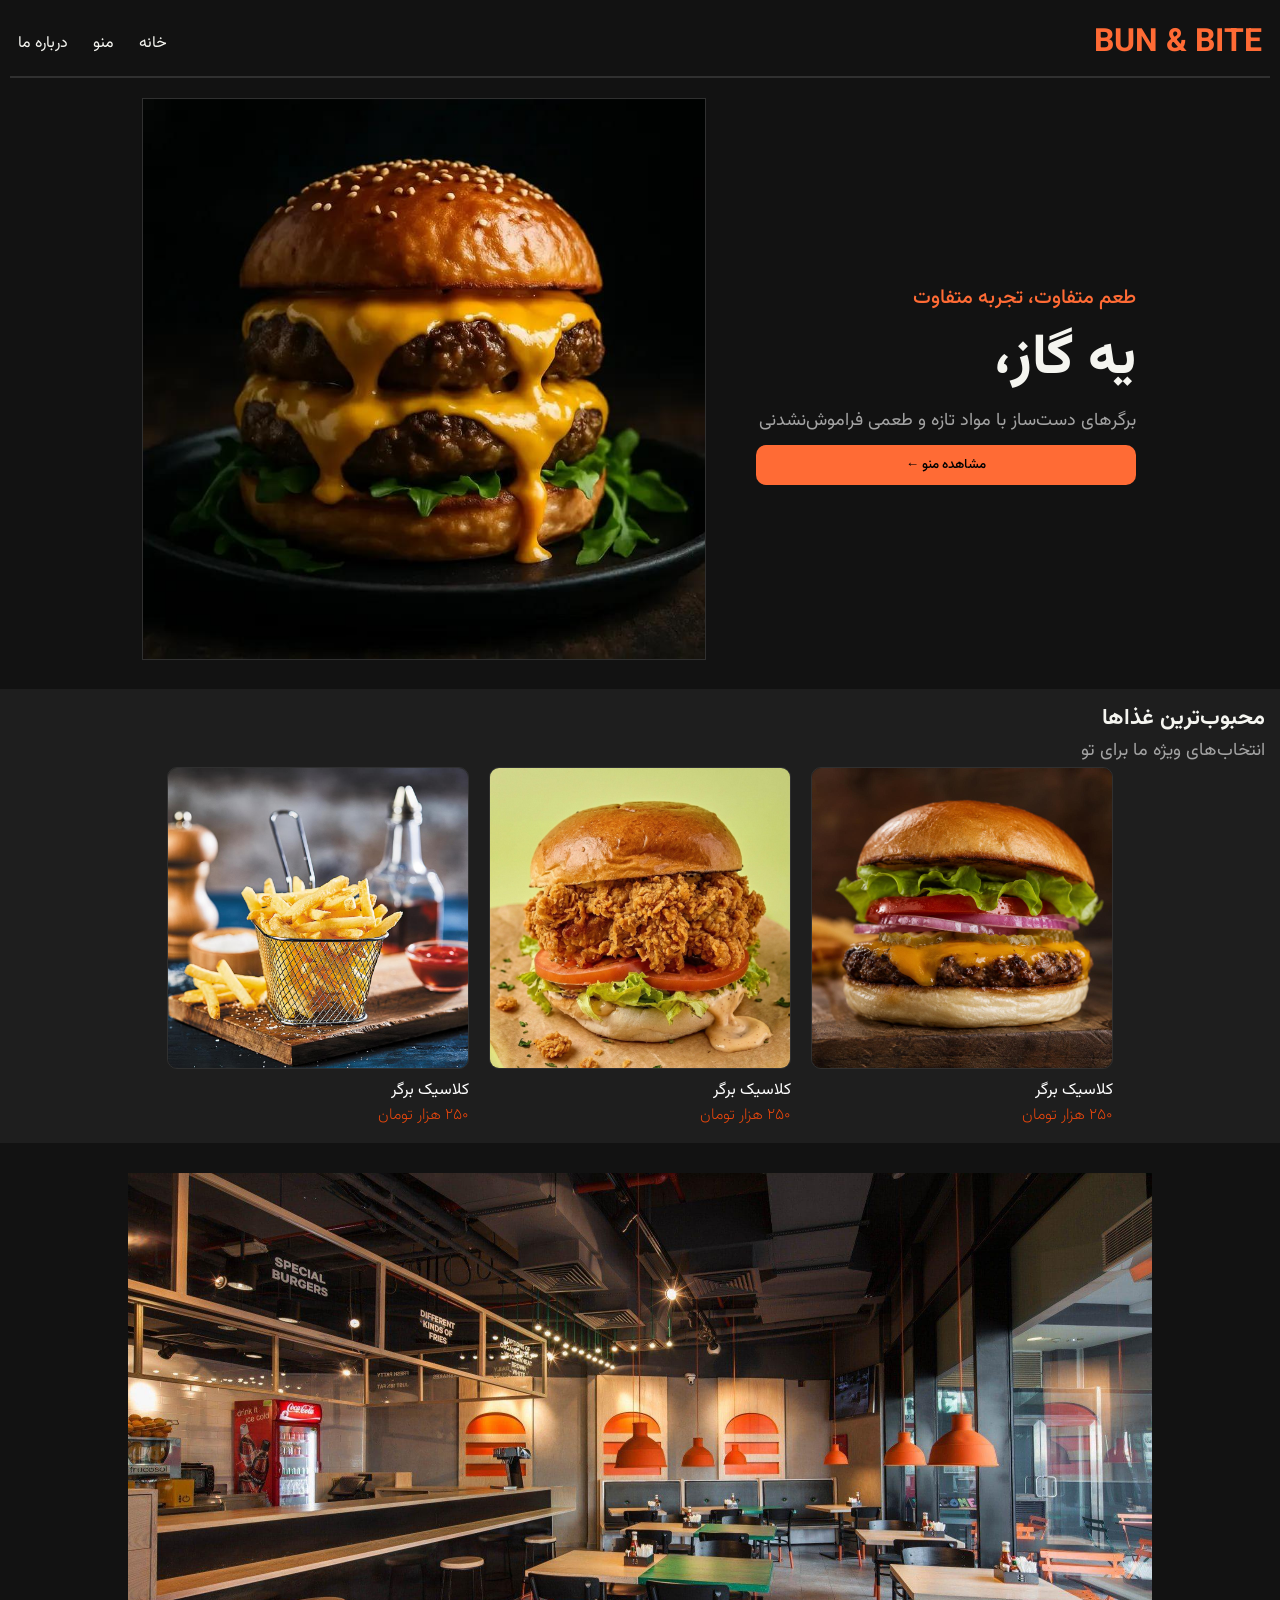
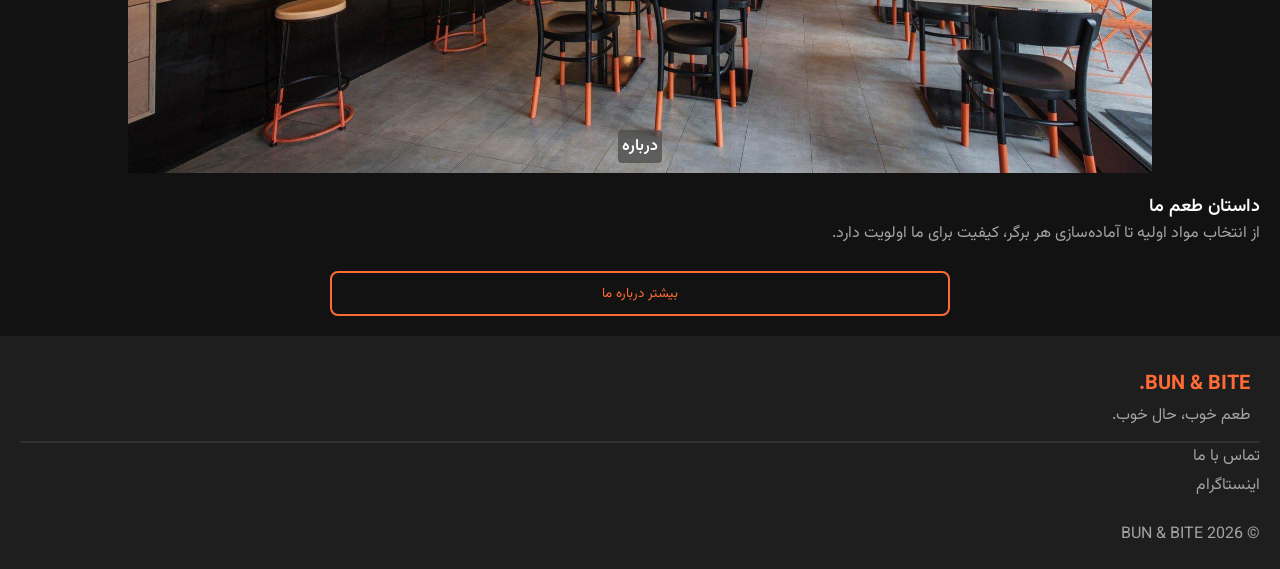
==== index.html @ dcf83407 "Add files via upload" ====
<!DOCTYPE html>
<html lang="fa" dir="rtl">

<head>
    <meta charset="UTF-8">
    <meta name="viewport" content="width=device-width, initial-scale=1.0">
    <title>Document</title>
    <link rel="stylesheet" href="css/style.css">
    <link rel="preconnect" href="https://fonts.googleapis.com">
    <link rel="preconnect" href="https://fonts.gstatic.com" crossorigin>
    <link
        href="https://fonts.googleapis.com/css2?family=JetBrains+Mono:ital,wght@0,100..800;1,100..800&family=Parastoo:wght@400..700&family=Vazirmatn:wght@100..900&display=swap"
        rel="stylesheet">
</head>

<body>
    <header>
        <h1>BUN & BITE</h1>

        <nav class="nav-header">
            <a href="/navigation-header/index.html">خانه</a>
            <a href="/navigation-header/menu.html">منو</a>
            <a href="/navigation-header/about.html">درباره ما</a>
        </nav>
    </header>
    <main>
        <section class="hero">
            <div class="image-hero">
                <img src="assests/food-hero.jpg" alt="about-hero">
            </div>

            <div class="text-hero">
                <h2>
                    <span class="first-span">طعم متفاوت، تجربه متفاوت<br></span>
                    <span class="second-span"> یه گاز،<br></span>
                    <span class="triple-span"> برگرهای دست‌ساز با مواد تازه و طعمی فراموش‌نشدنی<br></span>
                </h2>
                <button class="menu-button">مشاهده منو ←</button>
            </div>
        </section>
        <section class="popular">
            <h3>محبوب‌ترین غذاها</h3>
            <p class="title-popular">انتخاب‌های ویژه ما برای تو</p>

            <div class="image-popular">
                <div class="image1">
                    <img src="assests/classic-burger.jpg" alt="classic burger" class="image-food">
                    <p>کلاسیک برگر<br>
                        <span class="toman">۲۵۰ هزار تومان </span>
                    </p>
                </div>
                <div class="image2">
                    <img src="assests/chicken-burger.jpg" alt="chicken burger" class="image-food">
                    <p>کلاسیک برگر<br>
                        <span class="toman">۲۵۰ هزار تومان </span>
                    </p>
                </div>
                <div class="image3">
                    <img src="assests/fries.jpg" alt="fries" class="image-food">
                    <p>کلاسیک برگر<br>
                        <span class="toman">۲۵۰ هزار تومان </span>
                    </p>
                </div>
            </div>
        </section>

        <section class="about-restourant">
            <div class="about-image">
                <img src="assests/about.jpg" alt="about restourant" class="image-about">
                <span class="about-button">درباره</span>
            </div>
            <div class="about-text">
                <p class="text1-about">داستان طعم ما</p>
                <p class="text2-about">از انتخاب مواد اولیه تا آماده‌سازی هر برگر، کیفیت برای ما اولویت دارد.</p>
                <div class="button-about3">
                    <button class="about-button2">بیشتر درباره ما</button>
                </div>
            </div>
        </section>
    </main>
    <footer>
        <section class="text4">
            <p id="bun-bite2">BUN & BITE.</p>
            <p id="hes-khob">طعم خوب، حال خوب.</p>
        </section>
        <section class="end">
            <nav class="nav-footer">
                <a href="navigation-header/call.html">تماس با ما</a>
                <a href="navigation-header/instagram.html">اینستاگرام</a>
            </nav>

            <p id="copyright">© 2026 BUN & BITE</p>
        </section>
    </footer>

</body>

</html>
---- css/style.css ----
:root {
    /* Colors */
    --bg-main: #121212;
    --bg-card: #1E1E1E;
    --accent: #FF6B35;
    --text-main: #F5F5F0;
    --text-muted: #A3A3A3;
    --border-color: #303030;
    --secondary-font-color:#A3A3A3;

    /* Typography */
    --font-main: "Vazirmatn", sans-serif;
    --text-small: 14px;
    --text-normal: 16px;
    --heading-section: 32px;
    --heading-hero: 56px;

    /* Layout */
    --button-radius: 10px;
}

* {
    margin: 0;
}

body {
    background-color: var(--bg-main);
    font-family: var(--font-main);
    color: white;
}

img {
    width: 400px;
    height: auto;
}

button {
    font-family: var(--font-main);
}

header {
    display: flex;
    justify-content: space-between;
    align-items: center;
    margin: 10px;
    border-bottom: 2px solid var(--border-color);
    padding: 8px;
}

header h1 {
    color: var(--accent);
}

.nav-header {
    display: flex;
    gap: 25px;
}

.nav-header a {
    text-decoration: none;
    color: var(--text-main);

}

.nav-header a:hover {
    text-decoration: underline;
}

.hero {
    display: flex;
    flex-direction: row-reverse;
    align-items: center;
    justify-content: center;
    margin: 20px;
    gap: 50px;
}

.image-hero img {
    width: 100%;
    height: 560px;
    border-radius: var(--card-radius);
    border: 1px solid var(--border-color);
}

.first-span {
    font-size: 20px;
    font-weight: 500;
    color: var(--accent);
}

.second-span {
    font-size: 56px;
    font-weight: 800;
    line-height: 1.3;
    color: #F5F5F0;
}

.triple-span {
    font-size: 18px;
    font-weight: 400;
    color: var(--secondary-font-color);
}

.text-hero h2 {
    display: flex;
    flex-direction: column;
    margin-left: auto;
    gap: 10px;
}

.menu-button {
    width: 380px;
    height: 40px;
    margin-top: 10px;
    background-color: var(--accent);
    border: none;
    outline: none;
    border-radius: var(--button-radius);
    font-weight: 500;
    cursor: pointer;

}

.menu-button:hover {
    border: 1px solid #b4390d;
}

.image-popular {
    display: flex;
    gap: 20px;
    justify-content: center;
}

.image-food {
    width: 300px;
    height: auto;
    border-radius: var(--button-radius);
    border: 1px solid var(--border-color);
}

.popular {
    background-color: var(--bg-card);
    padding: 15px;
}

.title-popular {
    font-size: 18px;
    font-weight: 400;
    color: var(--secondary-font-color);
    line-height: 1.8;
}

.popular h3 {
    font-size: 22px;
    font-weight: 700;
    color: #F5F5F0;
    line-height: 1.4;
}

.toman {
    color: #ec470c;
    font-weight: 200;
}

.about-restourant {
    background-color: var(--bg-main);
    margin-top: 30px;


}

.image-about {
    width: 80%;
    height: 600px;
}

.about-image {
    display: flex;
    justify-content: center;
    position: relative;
}


.about-button {
    position: absolute;
    bottom: 0;
    background-color: #4e4e4ec6;
    padding: 4px;
    border-radius: 4px;
    margin-bottom: 10px;
    font-weight: 600;
}

.text1-about {
    font-weight: 600;
    font-size: 18px;
}

.text2-about {
    color: var(--secondary-font-color);
}

.about-text {
    margin: 20px;
}

.button-about3 {
    display: flex;
    justify-content: center;
}

.about-button2 {
    width: 50%;
    margin-top: 25px;
    border: 2px solid var(--accent);
    outline: none;
    padding: 10px;
    border-radius: 8px;
    background-color:var(--bg-main);
    color: var(--accent);
    cursor: pointer;
}

.about-button2:hover {
    border: solid 2px #b43900;
    
}

footer {
    background-color: var(--bg-card);
    padding: 20px;
    line-height: 1.8;
}

#bun-bite2 {
    font-size: 20px;
    color: var(--accent);
    font-weight: 700;
}

#hes-khob {
    color: var(--secondary-font-color);
}

.text4 {
    border-bottom:  2px solid var(--border-color);
    padding: 10px;
}

.nav-footer {
    display: flex;
    flex-direction: column;
    
}

.nav-footer a {
    text-decoration: none;
    color: var(--secondary-font-color);
}

.nav-footer a:hover {
    text-decoration: underline;
}

#copyright {
    color: var(--secondary-font-color);
    margin-top: 20px;
}
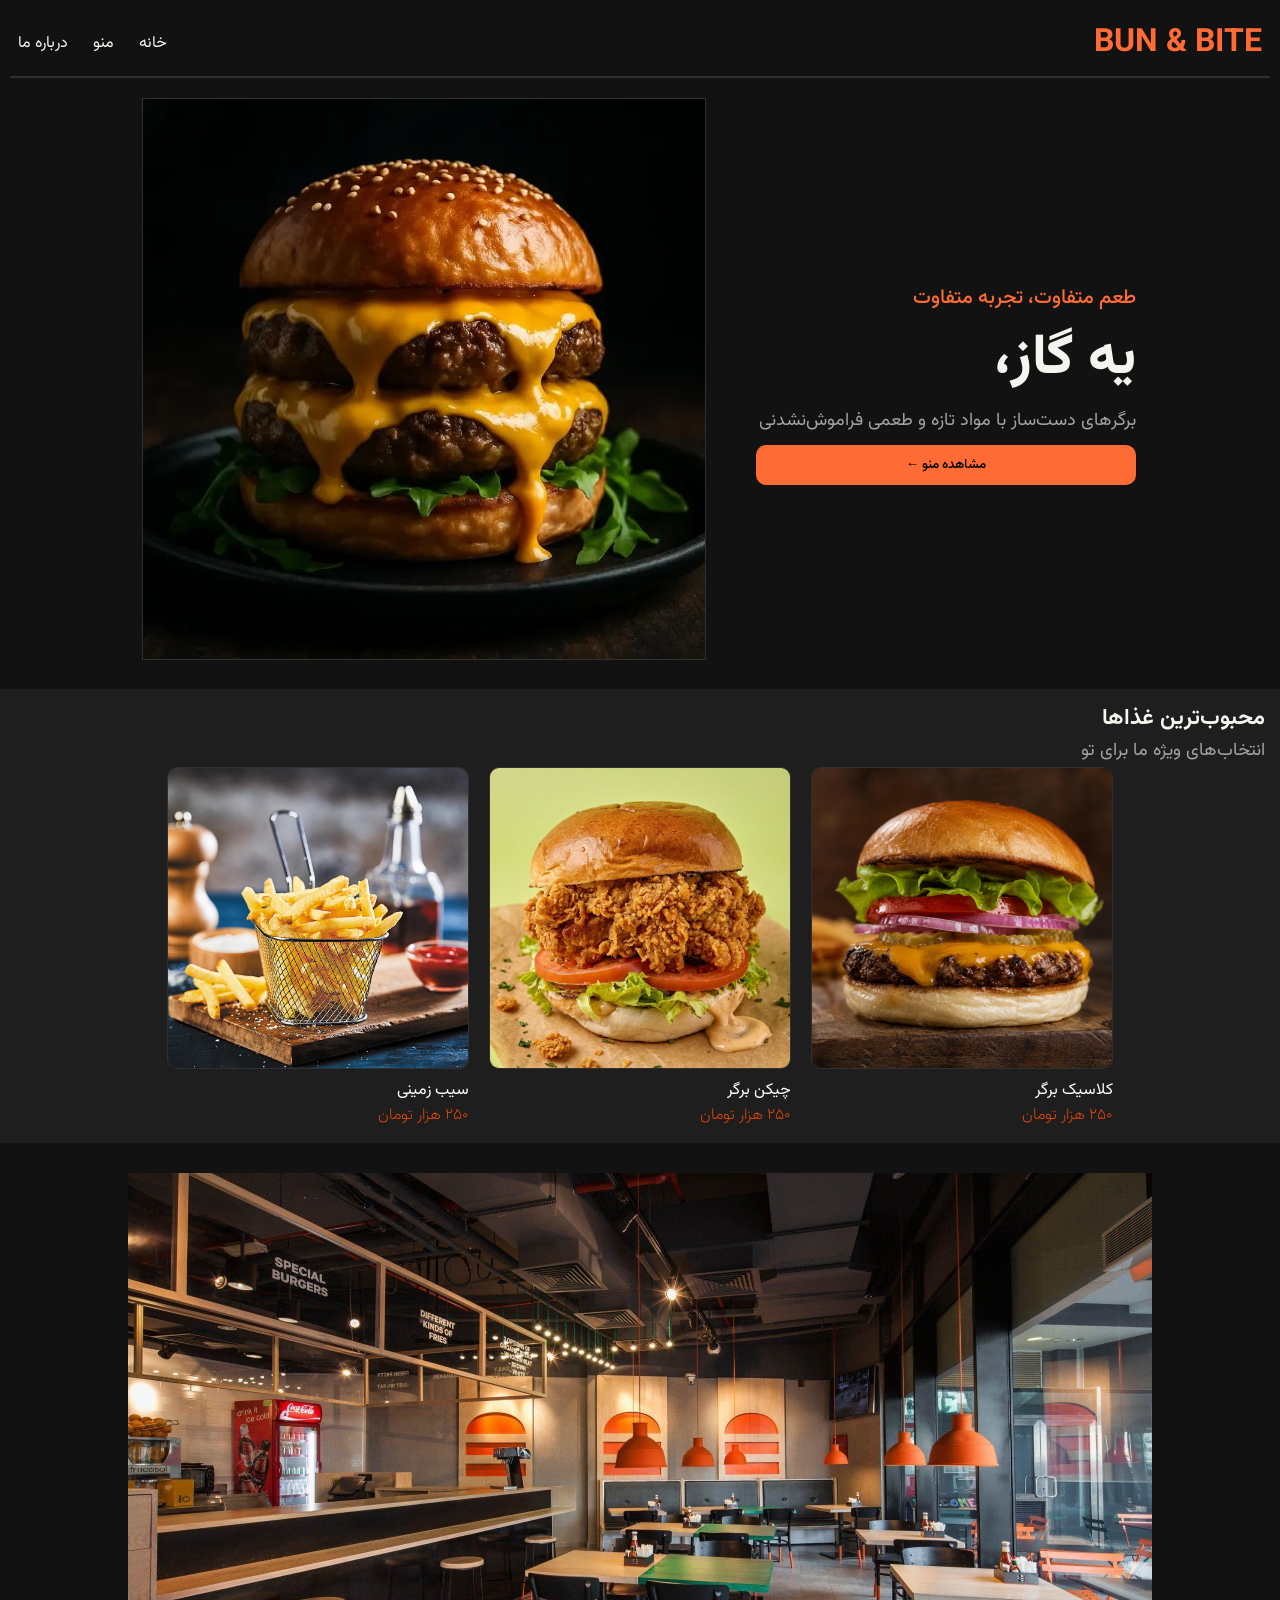
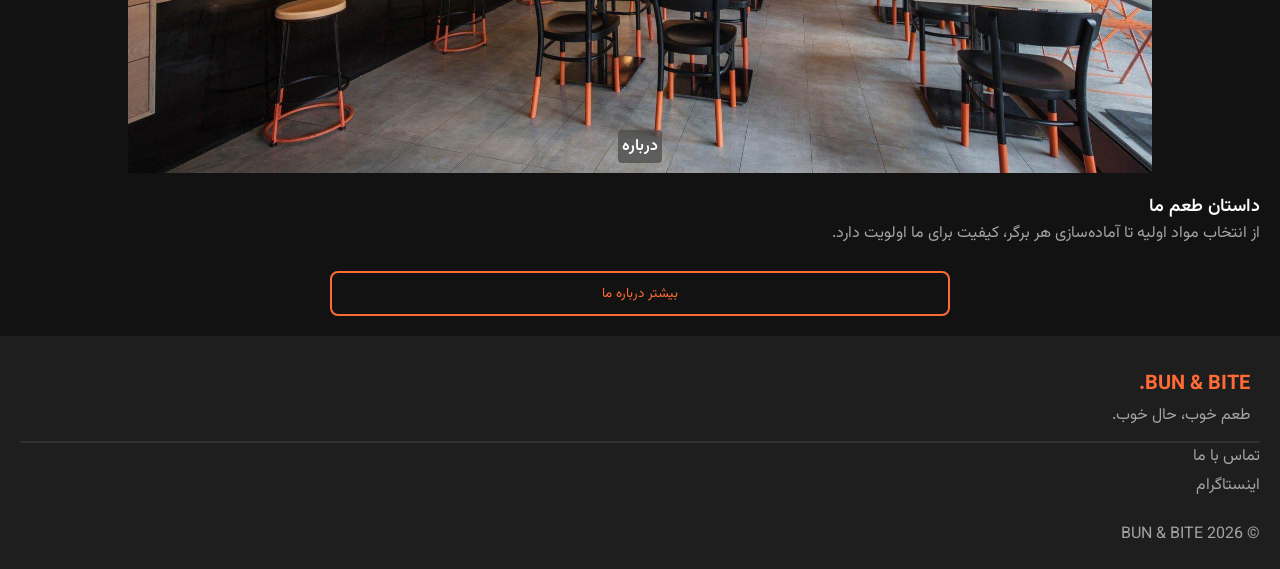
==== commit 823daa21: "Update index.html" ====
--- a/index.html
+++ b/index.html
@@ -4,7 +4,7 @@
 <head>
     <meta charset="UTF-8">
     <meta name="viewport" content="width=device-width, initial-scale=1.0">
-    <title>Document</title>
+    <title>Bun & Bite | برگرهای دست‌ساز و تازه</title>
     <link rel="stylesheet" href="css/style.css">
     <link rel="preconnect" href="https://fonts.googleapis.com">
     <link rel="preconnect" href="https://fonts.gstatic.com" crossorigin>
@@ -51,13 +51,13 @@
                 </div>
                 <div class="image2">
                     <img src="assests/chicken-burger.jpg" alt="chicken burger" class="image-food">
-                    <p>کلاسیک برگر<br>
+                    <p>چیکن برگر<br>
                         <span class="toman">۲۵۰ هزار تومان </span>
                     </p>
                 </div>
                 <div class="image3">
                     <img src="assests/fries.jpg" alt="fries" class="image-food">
-                    <p>کلاسیک برگر<br>
+                    <p>سیب زمینی<br>
                         <span class="toman">۲۵۰ هزار تومان </span>
                     </p>
                 </div>
@@ -95,4 +95,4 @@
 
 </body>
 
-</html>+</html>
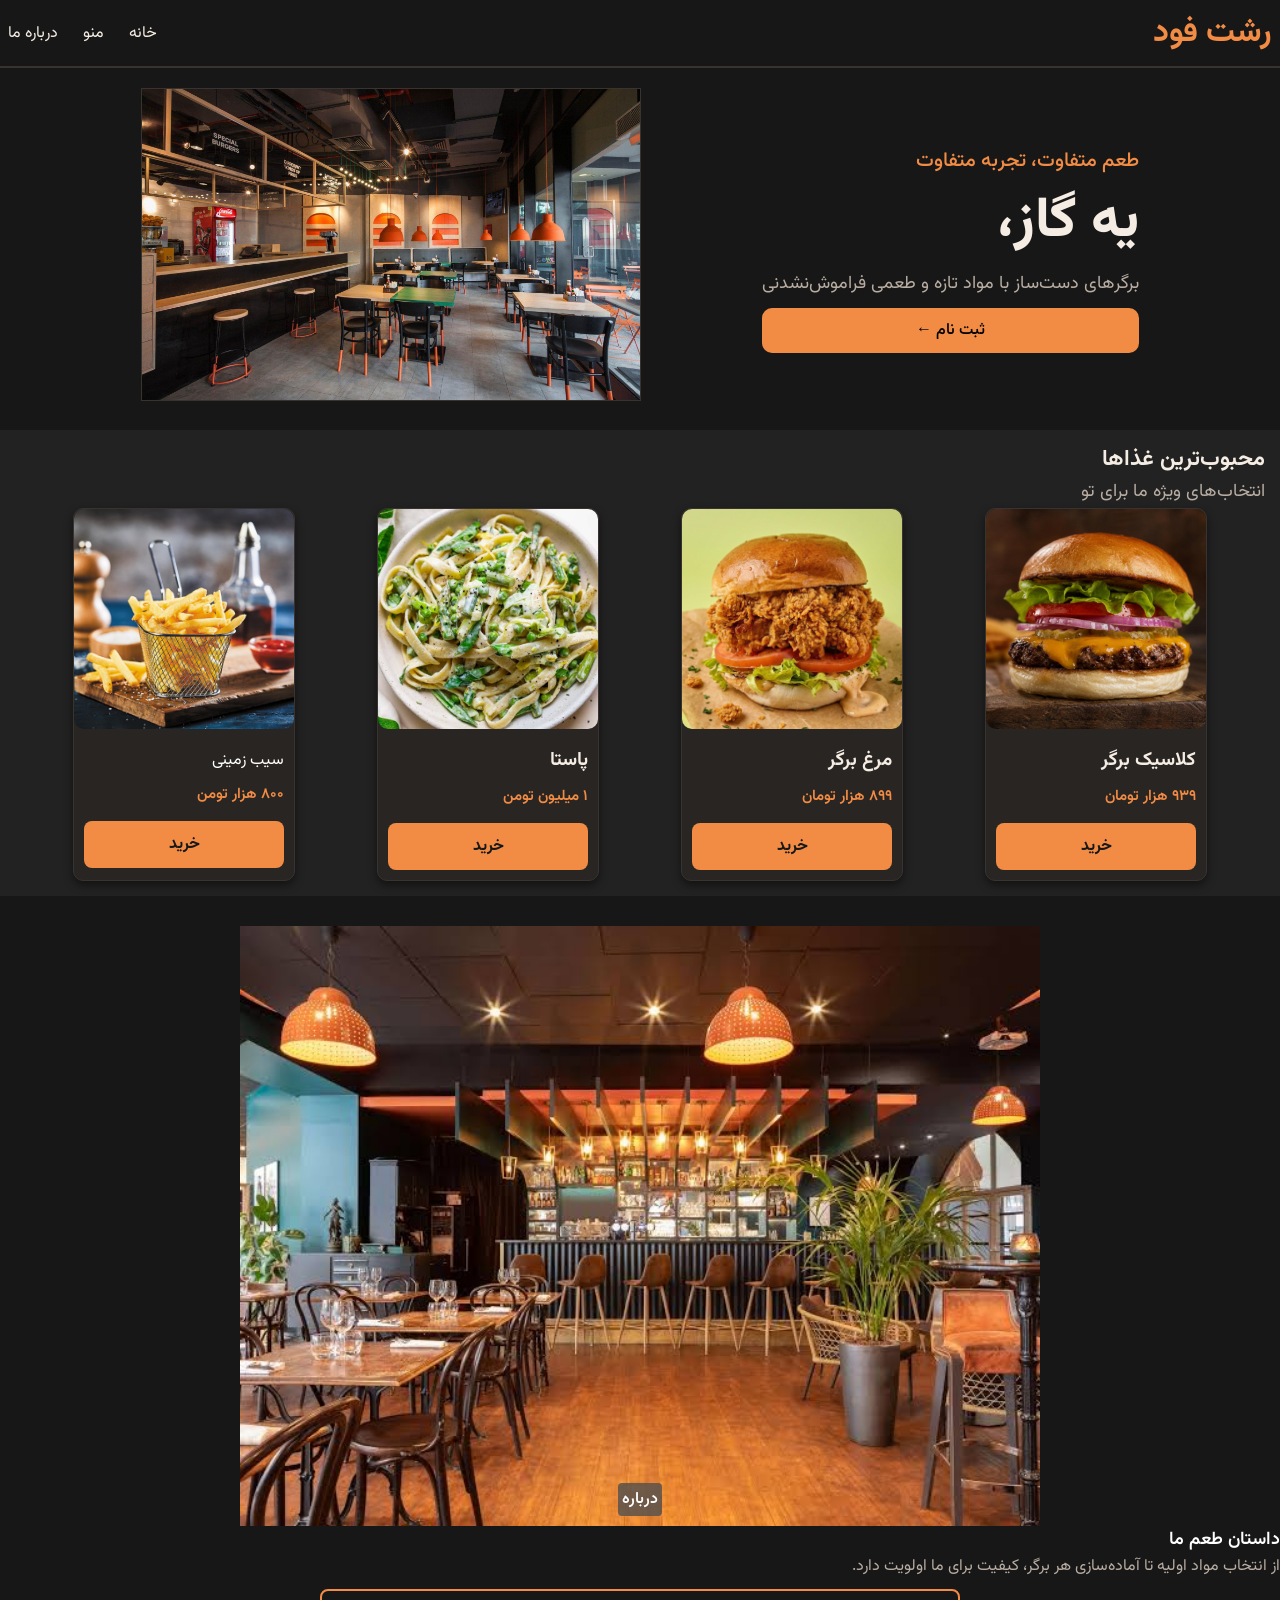
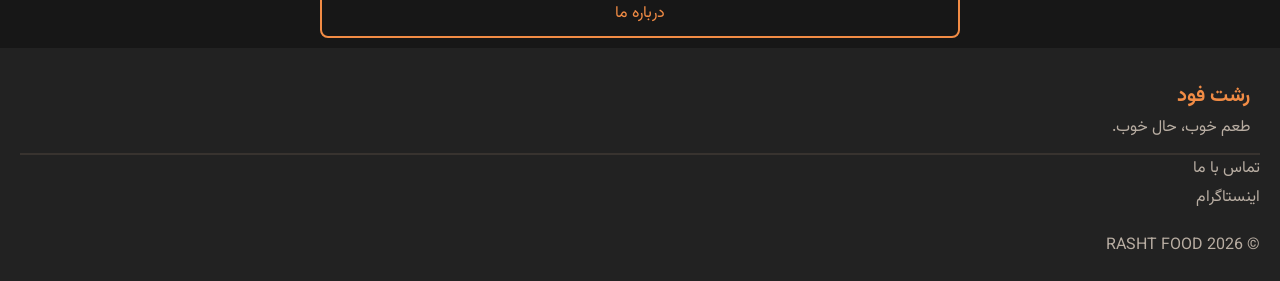
==== commit e0baee9f: "Add files via upload" ====
--- a/index.html
+++ b/index.html
@@ -4,38 +4,36 @@
 <head>
     <meta charset="UTF-8">
     <meta name="viewport" content="width=device-width, initial-scale=1.0">
-    <title>Bun & Bite | برگرهای دست‌ساز و تازه</title>
-    <link rel="stylesheet" href="css/style.css">
-    <link rel="preconnect" href="https://fonts.googleapis.com">
-    <link rel="preconnect" href="https://fonts.gstatic.com" crossorigin>
-    <link
-        href="https://fonts.googleapis.com/css2?family=JetBrains+Mono:ital,wght@0,100..800;1,100..800&family=Parastoo:wght@400..700&family=Vazirmatn:wght@100..900&display=swap"
-        rel="stylesheet">
+    <title>Document</title>
+    <link rel="stylesheet" href="css/index.css">
 </head>
 
 <body>
     <header>
-        <h1>BUN & BITE</h1>
+        <h1>رشت فود</h1>
 
         <nav class="nav-header">
-            <a href="/navigation-header/index.html">خانه</a>
-            <a href="/navigation-header/menu.html">منو</a>
-            <a href="/navigation-header/about.html">درباره ما</a>
+            <a href="index.html">خانه</a>
+            <a href="index.html">منو</a>
+            <a href="about.html">درباره ما</a>
         </nav>
     </header>
+
     <main>
         <section class="hero">
             <div class="image-hero">
-                <img src="assests/food-hero.jpg" alt="about-hero">
+                <img src="assets/index-assets/about.jpg" alt="about-hero">
             </div>
 
             <div class="text-hero">
                 <h2>
-                    <span class="first-span">طعم متفاوت، تجربه متفاوت<br></span>
-                    <span class="second-span"> یه گاز،<br></span>
-                    <span class="triple-span"> برگرهای دست‌ساز با مواد تازه و طعمی فراموش‌نشدنی<br></span>
+                    <span id="first-hero-text">طعم متفاوت، تجربه متفاوت<br></span>
+                    <span id="second-hero-text"> یه گاز،<br></span>
+                    <span id="triple-hero-text"> برگرهای دست‌ساز با مواد تازه و طعمی فراموش‌نشدنی<br></span>
                 </h2>
-                <button class="menu-button">مشاهده منو ←</button>
+                <div class="login-button-hero">
+                    <a href="login.html" id="menu-button">ثبت نام ←</a>
+                </div>
             </div>
         </section>
         <section class="popular">
@@ -43,56 +41,89 @@
             <p class="title-popular">انتخاب‌های ویژه ما برای تو</p>
 
             <div class="image-popular">
-                <div class="image1">
-                    <img src="assests/classic-burger.jpg" alt="classic burger" class="image-food">
-                    <p>کلاسیک برگر<br>
-                        <span class="toman">۲۵۰ هزار تومان </span>
-                    </p>
+                <div class="image">
+                    <img src="assets/index-assets/classic-burger.jpg" alt="classic burger" id="image-food">
+
+                    <div class="text-image-popular">
+                        <h3>کلاسیک برگر </h3>
+                        <span id="toman">۹۳۹ هزار تومان </span>
+
+                        <div class="button-card-popular">
+                            <a href="buy-complete.html" id="buy-button">خرید</a>
+                        </div>
+                    </div>
                 </div>
-                <div class="image2">
-                    <img src="assests/chicken-burger.jpg" alt="chicken burger" class="image-food">
-                    <p>چیکن برگر<br>
-                        <span class="toman">۲۵۰ هزار تومان </span>
-                    </p>
+                <div class="image">
+                    <img src="assets/index-assets/chicken-burger.jpg" alt="chicken burger" id="image-food">
+
+                    <div class="text-image-popular">
+                        <h3> مرغ برگر</h3>
+                        <span id="toman">۸۹۹ هزار تومان </span>
+
+                        <div class="button-card-popular">
+                            <a href="buy-complete.html" id="buy-button">خرید</a>
+                        </div>
+                    </div>
                 </div>
-                <div class="image3">
-                    <img src="assests/fries.jpg" alt="fries" class="image-food">
-                    <p>سیب زمینی<br>
-                        <span class="toman">۲۵۰ هزار تومان </span>
-                    </p>
+
+                <div class="image">
+                    <img src="assets/index-assets/pasta.jpg" alt="pasta" id="image-food">
+
+                    <div class="text-image-popular">
+                        <h3>پاستا</h3>
+                        <span id="toman"> ۱ میلیون تومن</span>
+
+                        <div class="button-card-popular">
+                            <a href="buy-complete.html" id="buy-button">خرید</a>
+                        </div>
+                    </div>
+                </div>
+
+                <div class="image">
+                    <img src="assets/index-assets/fries.jpg" alt="fries" id="image-food">
+
+                    <div class="text-image-popular">
+                        <p>سیب زمینی</p>
+                        <span id="toman">۸۰۰ هزار تومن</span>
+
+                        <div class="button-card-popular">
+                            <a href="buy-complete.html" id="buy-button">خرید</a>
+                        </div>
+                    </div>
                 </div>
             </div>
         </section>
 
         <section class="about-restourant">
             <div class="about-image">
-                <img src="assests/about.jpg" alt="about restourant" class="image-about">
+                <img src="assets/index-assets/restourant-review.jpg" alt="about restourant" class="image-about">
                 <span class="about-button">درباره</span>
             </div>
             <div class="about-text">
-                <p class="text1-about">داستان طعم ما</p>
-                <p class="text2-about">از انتخاب مواد اولیه تا آماده‌سازی هر برگر، کیفیت برای ما اولویت دارد.</p>
+                <p id="text1-about">داستان طعم ما</p>
+                <p id="text2-about">از انتخاب مواد اولیه تا آماده‌سازی هر برگر، کیفیت برای ما اولویت دارد.</p>
                 <div class="button-about3">
-                    <button class="about-button2">بیشتر درباره ما</button>
+                    <a href="about.html" id="about-button2">درباره ما</a>
                 </div>
             </div>
         </section>
     </main>
+
     <footer>
-        <section class="text4">
-            <p id="bun-bite2">BUN & BITE.</p>
+        <section class="text-footer">
+            <p id="rasht-food">رشت فود</p>
             <p id="hes-khob">طعم خوب، حال خوب.</p>
         </section>
         <section class="end">
             <nav class="nav-footer">
-                <a href="navigation-header/call.html">تماس با ما</a>
-                <a href="navigation-header/instagram.html">اینستاگرام</a>
+                <a href="call.html">تماس با ما</a>
+                <a href="instagram.html">اینستاگرام</a>
             </nav>
 
-            <p id="copyright">© 2026 BUN & BITE</p>
+            <p id="copyright">© 2026 RASHT FOOD</p>
         </section>
     </footer>
 
 </body>
 
-</html>
+</html>
--- a/css/index.css
+++ b/css/index.css
@@ -0,0 +1,321 @@
+
+@import url("https://fonts.googleapis.com/css2?family=Vazirmatn:wght@100..900&display=swap");
+
+:root {
+    /* Colors */
+    --bg-main: #171717;
+    --bg-card: #222222;
+    --accent: #F28C45;
+    --text-main: #F5EDE3;
+    --text-muted: #B8ADA2;
+    --border-color: #38332F;
+    --secondary-font-color: #B8ADA2;
+
+    /* Typography */
+    --font-main: "Vazirmatn", sans-serif;
+    --text-small: 14px;
+    --text-normal: 16px;
+    --heading-section: 32px;
+    --heading-hero: 56px;
+
+    /* Layout */
+    --button-radius: 10px;
+}
+
+* {
+    margin: 0;
+    box-sizing: border-box;
+}
+
+body {
+    background-color: var(--bg-main);
+    font-family: var(--font-main);
+    color: white;
+}
+
+
+button {
+    font-family: var(--font-main);
+}
+
+header {
+    display: flex;
+    justify-content: space-between;
+    align-items: center;
+    border-bottom: 2px solid var(--border-color);
+    padding: 8px;
+}
+
+header h1 {
+    color: var(--accent);
+}
+
+.nav-header {
+    display: flex;
+    gap: 25px;
+}
+
+.nav-header a {
+    text-decoration: none;
+    color: var(--text-main);
+}
+
+.nav-header a:hover {
+    text-decoration: underline;
+}
+
+.hero {
+    display: flex;
+    flex-direction: row-reverse;
+    align-items: center;
+    justify-content: space-evenly;
+    margin: 20px;
+}
+
+.image-hero img {
+    width: 100%;
+    max-width: 500px;
+    height: auto;
+    border-radius: var(--card-radius);
+    border: 1px solid var(--border-color);
+}
+
+#first-hero-text {
+    font-size: 20px;
+    font-weight: 500;
+    color: var(--accent);
+}
+
+#second-hero-text {
+    font-size: 56px;
+    font-weight: 800;
+    line-height: 1.3;
+    color: #F5EDE3;
+}
+
+#triple-hero-text {
+    font-size: 18px;
+    font-weight: 400;
+    color: var(--secondary-font-color);
+}
+
+.text-hero h2 {
+    display: flex;
+    flex-direction: column;
+    margin-left: auto;
+    gap: 10px;
+}
+
+.login-button-hero {
+    display: flex;
+}
+
+#menu-button {
+    width: 100%;
+    max-width: 400px;
+    padding: 10px;
+    margin-top: 10px;
+    text-align: center;
+    background-color: #F28C45;
+    border-radius: var(--button-radius);
+    font-weight: 500;
+    cursor: pointer;
+    text-decoration: none;
+    color: black;
+}
+
+#menu-button:hover {
+    background-color: #E57A32;
+}
+
+.image-popular {
+    display: flex;
+    gap: 24px;
+    justify-content: space-evenly;
+}
+
+#image-food {
+    width: 100%;
+    height: 220px;
+    border: none;
+    border-radius: 10px;
+}
+
+.popular {
+    background-color: var(--bg-card);
+    padding: 15px;
+}
+
+.title-popular {
+    font-size: 18px;
+    font-weight: 400;
+    color: var(--secondary-font-color);
+    line-height: 1.8;
+}
+
+.popular h3 {
+    font-size: 22px;
+    font-weight: 700;
+    color: #F5EDE3;
+    line-height: 1.4;
+}
+
+#toman {
+    color: #F28C45;
+    font-size: 15px;
+    font-weight: 600;
+}
+
+.about-restourant {
+    background-color: var(--bg-main);
+    margin-top: 30px;
+}
+
+.image-about {
+    width: 80%;
+    height: 600px;
+    min-width: 200px;
+    max-width: 800px;
+    min-height: 100px;
+    object-fit: cover;
+}
+
+.about-image {
+    display: flex;
+    justify-content: center;
+    position: relative;
+}
+
+.about-button {
+    position: absolute;
+    bottom: 0;
+    background-color: #4e4e4ec6;
+    padding: 4px;
+    border-radius: 4px;
+    margin-bottom: 10px;
+    font-weight: 600;
+}
+
+#text1-about {
+    font-weight: 600;
+    font-size: 18px;
+}
+
+#text2-about {
+    color: var(--secondary-font-color);
+}
+
+.about- {
+    margin: 20px;
+}
+
+.button-about3 {
+    display: flex;
+    justify-content: center;
+}
+
+#about-button2 {
+    width: 50%;
+    margin-top: 25px;
+    border: 2px solid #F28C45;
+    outline: none;
+    padding: 10px;
+    border-radius: 8px;
+    background-color: var(--bg-main);
+    color: #F28C45;
+    cursor: pointer;
+    text-align: center;
+    text-decoration: none;
+    margin: 10px;
+
+}
+
+#about-button2:hover {
+    border: solid 2px #D96C2B;
+}
+
+footer {
+    background-color: var(--bg-card);
+    padding: 20px;
+    line-height: 1.8;
+}
+
+#rasht-food {
+    font-size: 20px;
+    color: #F28C45;
+    font-weight: 700;
+}
+
+#hes-khob {
+    color: var(--secondary-font-color);
+}
+
+.text-footer {
+    border-bottom: 2px solid var(--border-color);
+    padding: 10px;
+}
+
+.nav-footer {
+    display: flex;
+    flex-direction: column;
+}
+
+.nav-footer a {
+    text-decoration: none;
+    color: var(--secondary-font-color);
+}
+
+.nav-footer a:hover {
+    text-decoration: underline;
+}
+
+#copyright {
+    color: var(--secondary-font-color);
+    margin-top: 20px;
+}
+
+#buy-button {
+    width: 100%;
+    padding: 11px;
+    text-align: center;
+    text-decoration: none;
+    color: #171717;
+    background-color: #F28C45;
+    border-radius: 8px;
+    font-weight: 700;
+}
+
+#buy-button:hover {
+    background-color: #E57A32;
+}
+
+.text-image-popular {
+    display: flex;
+    flex-direction: column;
+    gap: 10px;
+    margin: 10px;
+}
+
+.text-image-popular h3 {
+    color: #F5EDE3;
+    font-size: 19px;
+    font-weight: 700;
+}
+
+.image {
+    background-color: #292522;
+    border-radius: 10px;
+    border: 1px solid var(--border-color);
+    box-shadow: 0 4px 10px rgba(0, 0, 0, 0.486);
+}
+
+.button-card-popular {
+    display: flex;
+    margin-top: 5px;
+}
+
+#food-hero {
+    width: 100%;
+    max-width: 540px;
+    border-radius: 4px;
+}
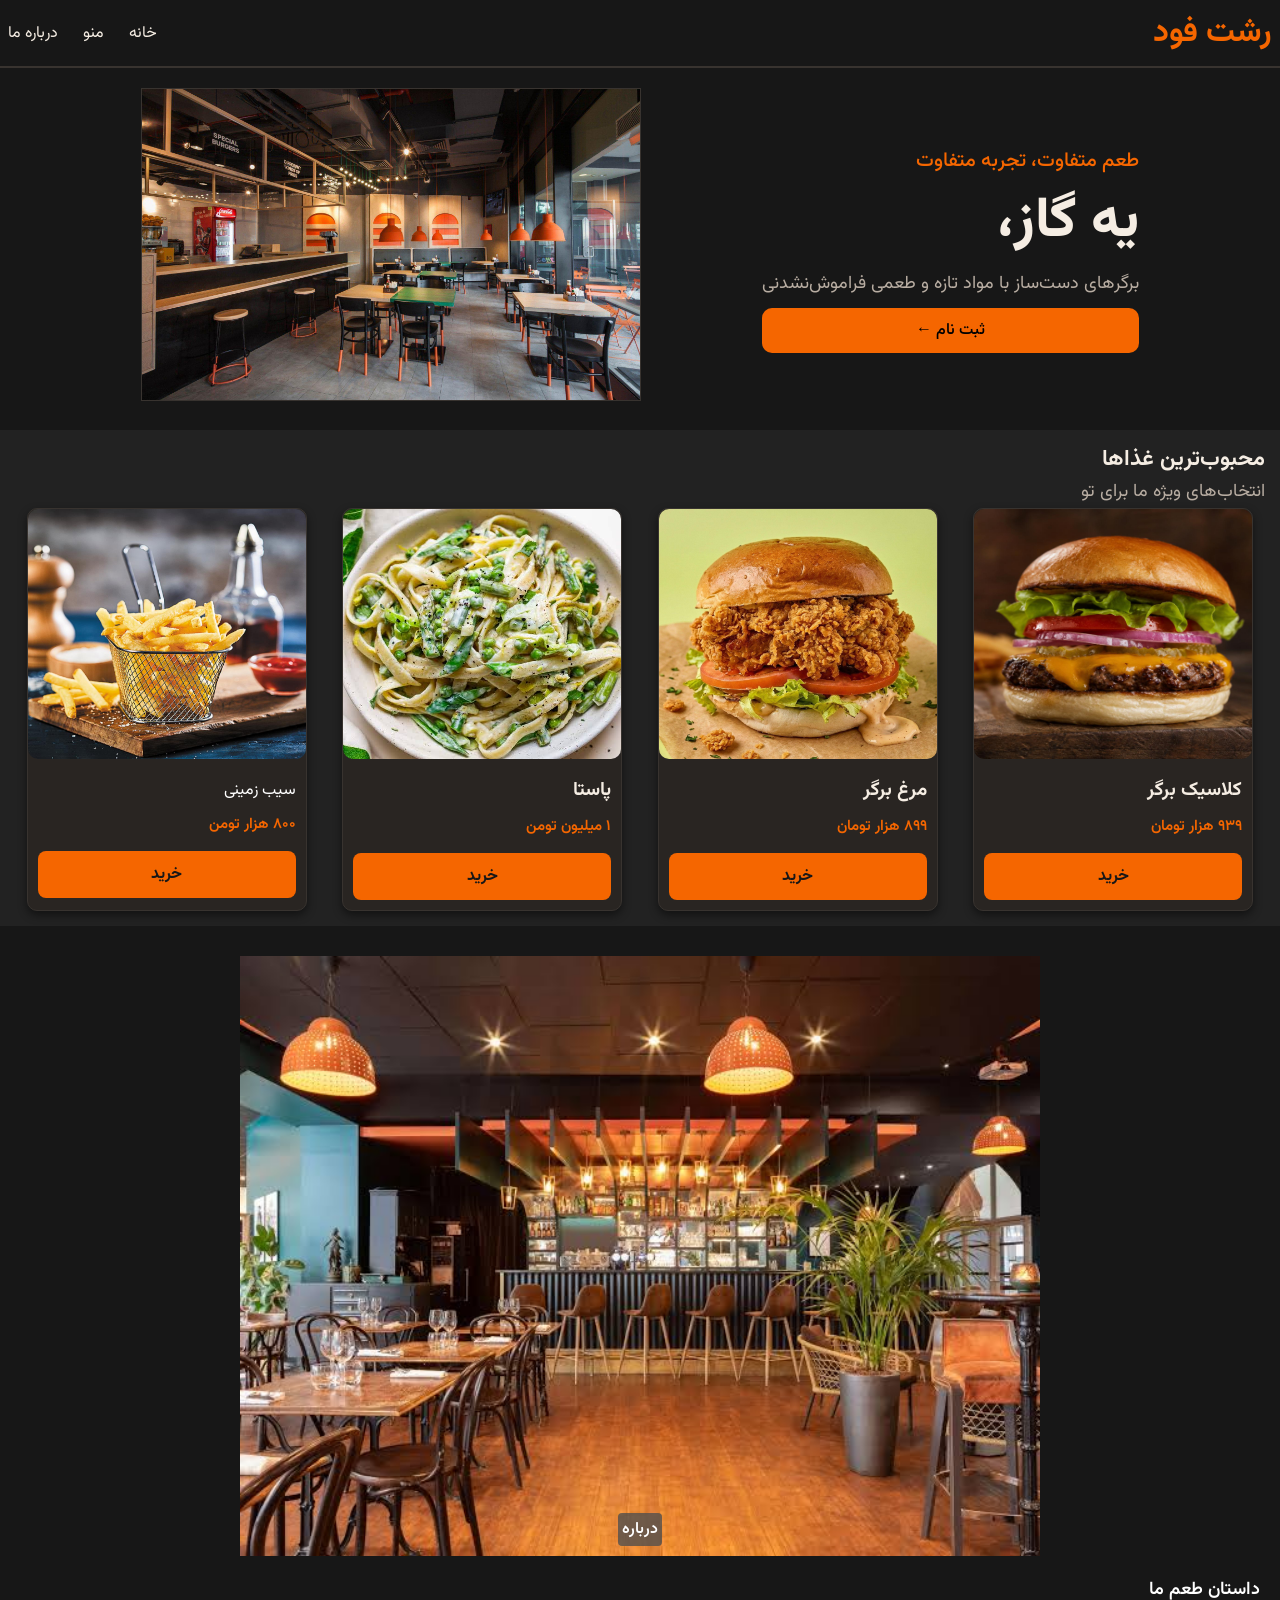
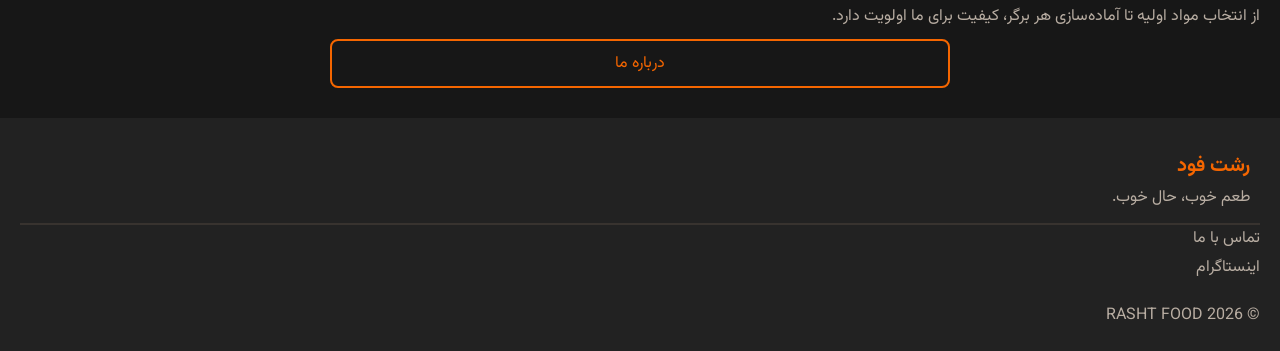
==== commit ed26c125: "Add files via upload" ====
--- a/index.html
+++ b/index.html
@@ -55,7 +55,7 @@
                 </div>
                 <div class="image">
                     <img src="assets/index-assets/chicken-burger.jpg" alt="chicken burger" id="image-food">
-
+                    
                     <div class="text-image-popular">
                         <h3> مرغ برگر</h3>
                         <span id="toman">۸۹۹ هزار تومان </span>
@@ -116,8 +116,8 @@
         </section>
         <section class="end">
             <nav class="nav-footer">
-                <a href="call.html">تماس با ما</a>
-                <a href="instagram.html">اینستاگرام</a>
+                <a href="#">تماس با ما</a>
+                <a href="https://www.instagram.com">اینستاگرام</a>
             </nav>
 
             <p id="copyright">© 2026 RASHT FOOD</p>
--- a/css/index.css
+++ b/css/index.css
@@ -5,7 +5,7 @@
     /* Colors */
     --bg-main: #171717;
     --bg-card: #222222;
-    --accent: #F28C45;
+    --accent: #f56600;
     --text-main: #F5EDE3;
     --text-muted: #B8ADA2;
     --border-color: #38332F;
@@ -116,7 +116,7 @@
     padding: 10px;
     margin-top: 10px;
     text-align: center;
-    background-color: #F28C45;
+    background-color: var(--accent);
     border-radius: var(--button-radius);
     font-weight: 500;
     cursor: pointer;
@@ -125,7 +125,7 @@
 }
 
 #menu-button:hover {
-    background-color: #E57A32;
+    background-color: var(--accent);
 }
 
 .image-popular {
@@ -136,7 +136,7 @@
 
 #image-food {
     width: 100%;
-    height: 220px;
+    height: 250px;
     border: none;
     border-radius: 10px;
 }
@@ -161,7 +161,7 @@
 }
 
 #toman {
-    color: #F28C45;
+    color: var(--accent);
     font-size: 15px;
     font-weight: 600;
 }
@@ -217,12 +217,12 @@
 #about-button2 {
     width: 50%;
     margin-top: 25px;
-    border: 2px solid #F28C45;
+    border: 2px solid var(--accent);
     outline: none;
     padding: 10px;
     border-radius: 8px;
     background-color: var(--bg-main);
-    color: #F28C45;
+    color: var(--accent);
     cursor: pointer;
     text-align: center;
     text-decoration: none;
@@ -240,9 +240,13 @@
     line-height: 1.8;
 }
 
+.about-text {
+    margin: 20px;
+}
+
 #rasht-food {
     font-size: 20px;
-    color: #F28C45;
+    color: var(--accent);
     font-weight: 700;
 }
 
@@ -280,13 +284,13 @@
     text-align: center;
     text-decoration: none;
     color: #171717;
-    background-color: #F28C45;
+    background-color: var(--accent);
     border-radius: 8px;
     font-weight: 700;
 }
 
 #buy-button:hover {
-    background-color: #E57A32;
+    background-color: var(--accent);
 }
 
 .text-image-popular {
@@ -303,6 +307,8 @@
 }
 
 .image {
+    width: 100%;
+    max-width: 280px;
     background-color: #292522;
     border-radius: 10px;
     border: 1px solid var(--border-color);
